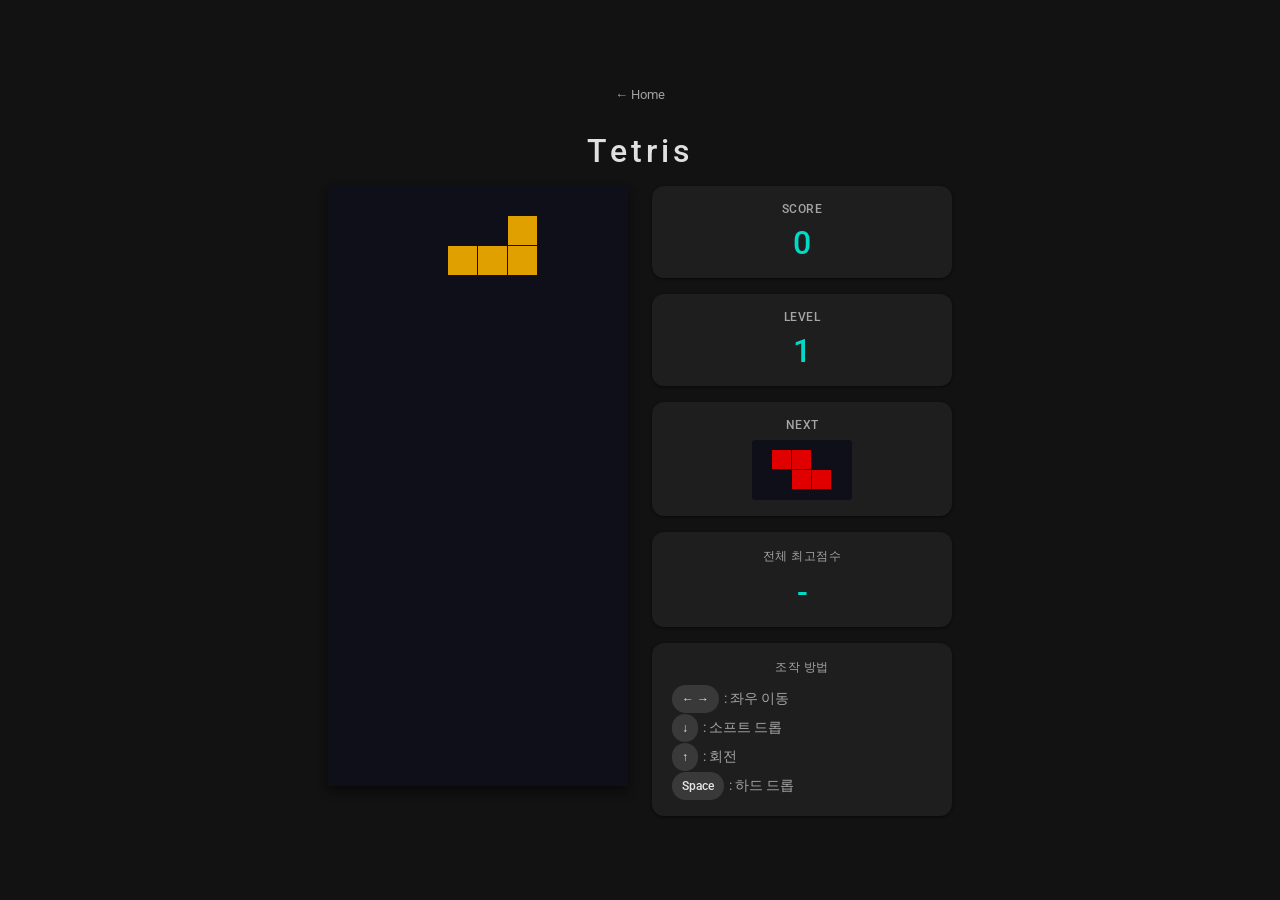
==== game.html @ 519274bb "Make touch controls resilient, apply Material Design, add landing page - Widen the touch-control tri" ====
<!DOCTYPE html>
<html lang="ko">
<head>
<meta charset="UTF-8">
<meta name="viewport" content="width=device-width, initial-scale=1.0, maximum-scale=1.0, user-scalable=no">
<title>Tetris</title>
<link rel="preconnect" href="https://fonts.googleapis.com">
<link rel="preconnect" href="https://fonts.gstatic.com" crossorigin>
<link href="https://fonts.googleapis.com/css2?family=Roboto:wght@400;500;700&display=swap" rel="stylesheet">
<link rel="stylesheet" href="style.css">
</head>
<body>
  <div class="game-container">
    <a href="index.html" class="back-link">← Home</a>
    <h1>Tetris</h1>

    <div class="game-area">
      <div class="board-wrapper">
        <canvas id="board" width="300" height="600"></canvas>
        <div id="game-over-overlay" class="hidden">
          <p>Game Over</p>
          <button id="restart-btn">다시 시작</button>
        </div>

        <div id="touch-controls" class="touch-controls">
          <div class="touch-dpad">
            <button id="btn-rotate" class="touch-btn dpad-up" aria-label="회전" type="button">↑</button>
            <button id="btn-left" class="touch-btn dpad-left" aria-label="왼쪽 이동" type="button">←</button>
            <button id="btn-down" class="touch-btn dpad-down" aria-label="소프트 드롭" type="button">↓</button>
            <button id="btn-right" class="touch-btn dpad-right" aria-label="오른쪽 이동" type="button">→</button>
          </div>
          <button id="btn-drop" class="touch-btn wide" aria-label="하드 드롭" type="button">DROP (Space)</button>
        </div>
      </div>

      <div class="side-panel">
        <div class="panel-box">
          <h2>Score</h2>
          <p id="score">0</p>
        </div>

        <div class="panel-box">
          <h2>Level</h2>
          <p id="level">1</p>
        </div>

        <div class="panel-box">
          <h2>Next</h2>
          <canvas id="next-board" width="100" height="60"></canvas>
        </div>

        <div class="panel-box">
          <h2>전체 최고점수</h2>
          <p id="high-score">-</p>
        </div>

        <div class="panel-box keyboard-help">
          <h2>조작 방법</h2>
          <ul class="controls">
            <li><span class="key">← →</span> : 좌우 이동</li>
            <li><span class="key">↓</span> : 소프트 드롭</li>
            <li><span class="key">↑</span> : 회전</li>
            <li><span class="key">Space</span> : 하드 드롭</li>
          </ul>
        </div>
      </div>
    </div>
  </div>

  <script src="script.js"></script>
</body>
</html>
---- style.css ----
:root {
  --md-primary: #6200ee;
  --md-primary-dark: #3700b3;
  --md-secondary: #03dac6;
  --md-background: #121212;
  --md-surface: #1e1e1e;
  --md-error: #cf6679;
  --md-on-primary: #ffffff;
  --md-on-surface: rgba(255, 255, 255, 0.87);
  --md-on-surface-medium: rgba(255, 255, 255, 0.6);
  --md-elevation-1: 0 1px 3px rgba(0, 0, 0, 0.3), 0 1px 2px rgba(0, 0, 0, 0.24);
  --md-elevation-2: 0 3px 6px rgba(0, 0, 0, 0.24), 0 2px 4px rgba(0, 0, 0, 0.2);
  --md-elevation-4: 0 6px 12px rgba(0, 0, 0, 0.3), 0 3px 6px rgba(0, 0, 0, 0.24);
}

* {
  box-sizing: border-box;
}

html {
  touch-action: manipulation;
}

body {
  margin: 0;
  min-height: 100vh;
  display: flex;
  align-items: center;
  justify-content: center;
  background: var(--md-background);
  color: var(--md-on-surface);
  font-family: "Roboto", "Segoe UI", "Helvetica Neue", Arial, sans-serif;
  padding: 16px;
}

.game-container {
  text-align: center;
}

h1 {
  margin-bottom: 16px;
  letter-spacing: 4px;
  font-weight: 500;
  color: var(--md-on-surface);
}

.back-link {
  display: inline-block;
  margin-bottom: 8px;
  font-size: 13px;
  color: var(--md-on-surface-medium);
  text-decoration: none;
}

.back-link:hover {
  color: var(--md-on-surface);
}

.game-area {
  display: flex;
  align-items: flex-start;
  justify-content: center;
  gap: 24px;
  flex-wrap: wrap;
}

.board-wrapper {
  position: relative;
  width: min(300px, 92vw, 40vh);
  flex-shrink: 0;
}

#board {
  background: var(--md-surface);
  border: none;
  border-radius: 4px;
  box-shadow: var(--md-elevation-4);
  display: block;
  width: 100%;
  height: auto;
  aspect-ratio: 1 / 2;
}

#game-over-overlay {
  position: absolute;
  inset: 0;
  background: rgba(0, 0, 0, 0.75);
  display: flex;
  flex-direction: column;
  align-items: center;
  justify-content: center;
  gap: 16px;
  border-radius: 4px;
}

#game-over-overlay.hidden {
  display: none;
}

#game-over-overlay p {
  font-size: 24px;
  font-weight: 500;
  letter-spacing: 1px;
  text-transform: uppercase;
  color: var(--md-error);
  margin: 0;
}

#restart-btn {
  padding: 10px 24px;
  font-size: 14px;
  font-weight: 500;
  letter-spacing: 0.5px;
  text-transform: uppercase;
  border: none;
  border-radius: 24px;
  background: var(--md-primary);
  color: var(--md-on-primary);
  box-shadow: var(--md-elevation-2);
  cursor: pointer;
}

#restart-btn:hover {
  background: var(--md-primary-dark);
}

#restart-btn:active {
  box-shadow: var(--md-elevation-1);
}

.side-panel {
  display: flex;
  flex-direction: column;
  gap: 16px;
  min-width: 160px;
  width: min(300px, 92vw);
}

.panel-box {
  background: var(--md-surface);
  border-radius: 12px;
  box-shadow: var(--md-elevation-1);
  padding: 16px 20px;
}

.panel-box h2 {
  margin: 0 0 8px;
  font-size: 12px;
  font-weight: 500;
  letter-spacing: 0.5px;
  text-transform: uppercase;
  color: var(--md-on-surface-medium);
}

#score,
#level,
#high-score {
  margin: 0;
  font-size: 32px;
  font-weight: 500;
  color: var(--md-secondary);
}

#next-board {
  display: block;
  margin: 0 auto;
  background: var(--md-background);
  border-radius: 4px;
  max-width: 100%;
  height: auto;
}

.controls {
  margin: 0;
  padding: 0;
  list-style: none;
  font-size: 14px;
  line-height: 2;
  color: var(--md-on-surface-medium);
  text-align: left;
}

.key {
  display: inline-block;
  min-width: 1.4em;
  padding: 2px 10px;
  margin-right: 2px;
  border-radius: 999px;
  background: rgba(255, 255, 255, 0.12);
  color: var(--md-on-surface);
  font-family: "Roboto", "Segoe UI", "Helvetica Neue", Arial, sans-serif;
  font-size: 12px;
  font-weight: 500;
  text-align: center;
}

/* floats directly over the bottom of the board (nested inside
   .board-wrapper, which is position:relative) instead of occupying its
   own row — translucent buttons "hover" over the gameplay area */
.touch-controls {
  display: none;
  flex-direction: column;
  align-items: center;
  gap: 8px;
}

/* mirrors a physical keyboard's arrow-key cluster: a tight, fixed-size
   3x2 block (rotate on top, left/soft-drop/right on the bottom row) —
   not stretched across the full width, so it reads as one compact
   cluster instead of three separate wide buttons */
.touch-dpad {
  display: grid;
  grid-template-columns: repeat(3, 64px);
  grid-template-rows: repeat(2, 64px);
  gap: 6px;
  justify-content: center;
}

.dpad-up {
  grid-column: 2;
  grid-row: 1;
}

.dpad-left {
  grid-column: 1;
  grid-row: 2;
}

.dpad-down {
  grid-column: 2;
  grid-row: 2;
}

.dpad-right {
  grid-column: 3;
  grid-row: 2;
}

.touch-btn {
  /* frosted-glass floating buttons: translucent so the board shows
     through, with a soft blur and thin highlight border */
  min-height: 56px;
  padding: 16px 0;
  font-size: 26px;
  line-height: 1;
  border: 1px solid rgba(255, 255, 255, 0.35);
  border-radius: 50%;
  background: rgba(255, 255, 255, 0.16);
  backdrop-filter: blur(6px);
  -webkit-backdrop-filter: blur(6px);
  color: var(--md-on-primary);
  box-shadow: var(--md-elevation-2);
  touch-action: manipulation;
  user-select: none;
}

.touch-btn:active {
  background: rgba(255, 255, 255, 0.32);
  box-shadow: var(--md-elevation-1);
}

.touch-btn.wide {
  /* matches the d-pad's total width (3 * 64px + 2 * 6px gap) so the two
     control clusters line up visually instead of the drop button looking
     stretched wider than the arrow cluster above it */
  width: 204px;
  min-height: 48px;
  border-radius: 24px;
  font-size: 16px;
  font-weight: 500;
  letter-spacing: 1px;
  text-transform: uppercase;
}

@media (pointer: coarse), (max-width: 700px) {
  /* on touch devices, fit everything into exactly one screen (no page scroll):
     h1 + score/level bar + touch buttons take their natural height, and the
     board fills whatever vertical space is left, sized by height first so a
     1:2 (w:h) canvas never forces the page to overflow */
  html,
  body {
    height: 100dvh;
    overflow-y: auto;
  }

  body {
    padding: 8px;
    align-items: stretch;
    justify-content: stretch;
  }

  .game-container {
    display: flex;
    flex-direction: column;
    width: 100%;
    height: 100%;
    gap: 8px;
  }

  .back-link {
    flex: none;
    font-size: 11px;
    margin-bottom: 2px;
  }

  h1 {
    flex: none;
    font-size: 18px;
    margin: 0;
  }

  .game-area {
    flex: 1;
    min-height: 0;
    display: flex;
    flex-direction: row;
    flex-wrap: nowrap;
    align-items: stretch;
    justify-content: center;
    gap: 8px;
  }

  /* score/level sit in a slim column to the left of the board */
  .side-panel {
    order: -1;
    flex: none;
    flex-direction: column;
    justify-content: center;
    width: 78px;
    min-width: 0;
    gap: 8px;
  }

  .panel-box {
    padding: 8px 6px;
    text-align: center;
  }

  .panel-box h2 {
    font-size: 10px;
    margin: 0 0 2px;
  }

  #score,
  #level,
  #high-score {
    font-size: 17px;
  }

  .keyboard-help {
    display: none;
  }

  .board-wrapper {
    flex: 1;
    min-height: 0;
    width: auto;
    display: flex;
    align-items: center;
    justify-content: center;
  }

  /* actual pixel size is set by script.js (fitBoardToViewport), which
     measures .board-wrapper directly — CSS aspect-ratio sizing here is
     unreliable because board-wrapper's own box also depends on the
     canvas's size, so the two can't safely be resolved by CSS alone */

  /* floats over the bottom of the board itself (board-wrapper is
     position:relative) instead of taking its own row, so the board gets
     the full available height and the controls just hover on top of it */
  .touch-controls {
    display: flex;
    position: absolute;
    left: 0;
    right: 0;
    bottom: 10px;
    padding: 0 8px;
    z-index: 5;
    pointer-events: none;
  }

  .touch-controls > * {
    pointer-events: auto;
  }
}

@media (max-width: 480px) {
  h1 {
    font-size: 22px;
    letter-spacing: 2px;
    margin-bottom: 12px;
  }

  .game-area {
    gap: 16px;
  }

  .panel-box {
    padding: 10px 14px;
  }

  #score,
  #level,
  #high-score {
    font-size: 26px;
  }
}
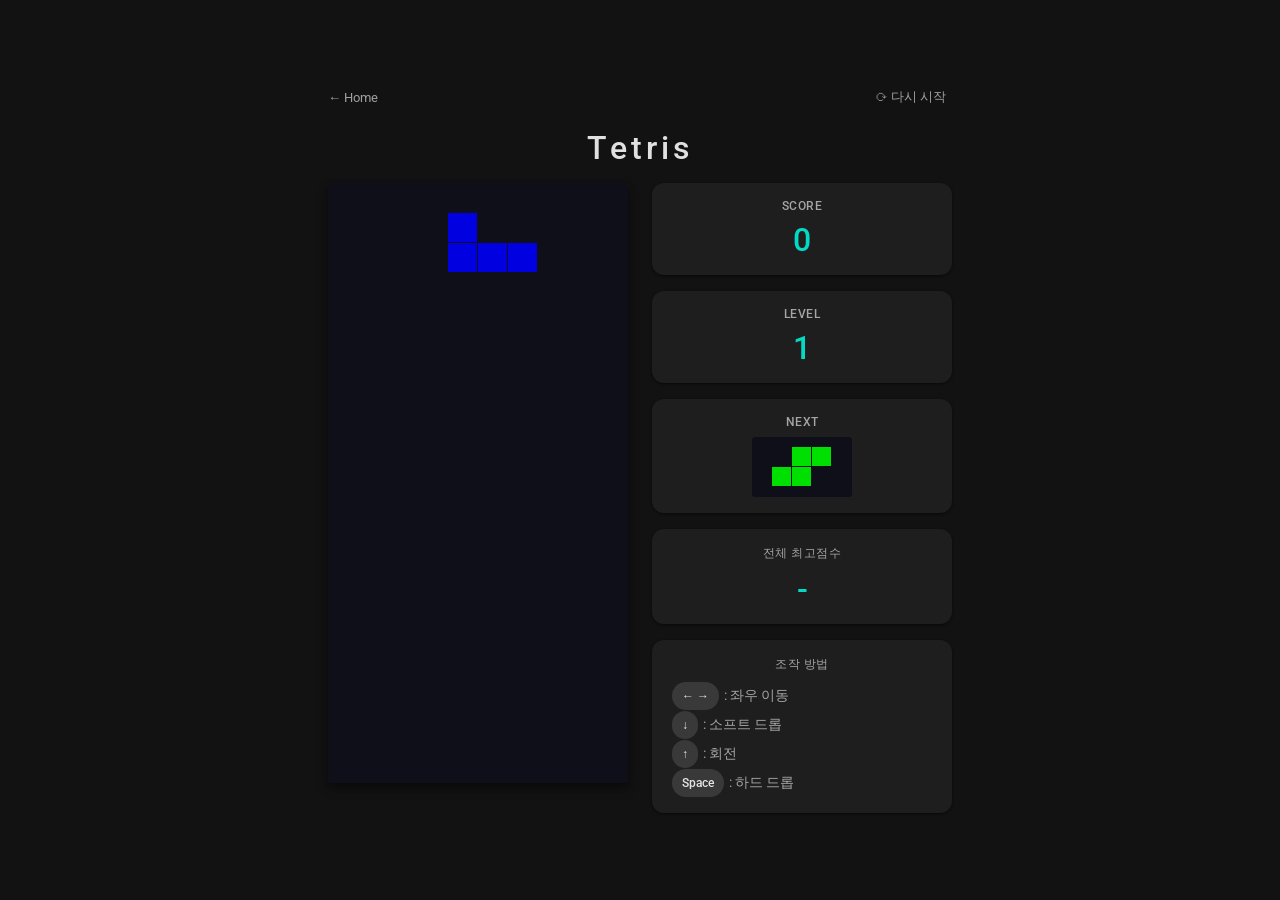
==== commit f79de810: "Rework touch controls to match reference, add anytime restart - Split rotation into separate CW/CCW " ====
--- a/game.html
+++ b/game.html
@@ -11,7 +11,10 @@
 </head>
 <body>
   <div class="game-container">
-    <a href="index.html" class="back-link">← Home</a>
+    <div class="top-bar">
+      <a href="index.html" class="back-link">← Home</a>
+      <button id="restart-anytime-btn" class="back-link" type="button">⟳ 다시 시작</button>
+    </div>
     <h1>Tetris</h1>
 
     <div class="game-area">
@@ -23,13 +26,18 @@
         </div>
 
         <div id="touch-controls" class="touch-controls">
+          <div class="rotate-buttons">
+            <button id="btn-rotate-ccw" class="touch-btn round" aria-label="반시계 방향 회전" type="button">⟲</button>
+            <button id="btn-rotate-cw" class="touch-btn round" aria-label="시계 방향 회전" type="button">⟳</button>
+          </div>
+
           <div class="touch-dpad">
-            <button id="btn-rotate" class="touch-btn dpad-up" aria-label="회전" type="button">↑</button>
-            <button id="btn-left" class="touch-btn dpad-left" aria-label="왼쪽 이동" type="button">←</button>
-            <button id="btn-down" class="touch-btn dpad-down" aria-label="소프트 드롭" type="button">↓</button>
-            <button id="btn-right" class="touch-btn dpad-right" aria-label="오른쪽 이동" type="button">→</button>
+            <button id="btn-drop" class="touch-btn square dpad-up" aria-label="하드 드롭" type="button">▲</button>
+            <button id="btn-left" class="touch-btn square dpad-left" aria-label="왼쪽 이동" type="button">◀</button>
+            <span class="dpad-hub" aria-hidden="true"></span>
+            <button id="btn-right" class="touch-btn square dpad-right" aria-label="오른쪽 이동" type="button">▶</button>
+            <button id="btn-down" class="touch-btn square dpad-down" aria-label="소프트 드롭" type="button">▼</button>
           </div>
-          <button id="btn-drop" class="touch-btn wide" aria-label="하드 드롭" type="button">DROP (Space)</button>
         </div>
       </div>
 
--- a/style.css
+++ b/style.css
@@ -44,12 +44,22 @@
   color: var(--md-on-surface);
 }
 
+.top-bar {
+  display: flex;
+  align-items: center;
+  justify-content: space-between;
+  margin-bottom: 8px;
+}
+
 .back-link {
   display: inline-block;
-  margin-bottom: 8px;
   font-size: 13px;
   color: var(--md-on-surface-medium);
   text-decoration: none;
+  background: none;
+  border: none;
+  font-family: inherit;
+  cursor: pointer;
 }
 
 .back-link:hover {
@@ -196,24 +206,27 @@
 
 /* floats directly over the bottom of the board (nested inside
    .board-wrapper, which is position:relative) instead of occupying its
-   own row — translucent buttons "hover" over the gameplay area */
+   own row — translucent buttons "hover" over the gameplay area.
+   Two clusters spread to opposite corners: rotate buttons bottom-left,
+   direction cross bottom-right. */
 .touch-controls {
   display: none;
-  flex-direction: column;
-  align-items: center;
-  gap: 8px;
-}
-
-/* mirrors a physical keyboard's arrow-key cluster: a tight, fixed-size
-   3x2 block (rotate on top, left/soft-drop/right on the bottom row) —
-   not stretched across the full width, so it reads as one compact
-   cluster instead of three separate wide buttons */
+  flex-direction: row;
+  align-items: flex-end;
+  justify-content: space-between;
+}
+
+.rotate-buttons {
+  display: flex;
+  gap: 10px;
+}
+
+/* cross/plus-shaped d-pad (up/left/right/down around an empty hub) */
 .touch-dpad {
   display: grid;
-  grid-template-columns: repeat(3, 64px);
-  grid-template-rows: repeat(2, 64px);
-  gap: 6px;
-  justify-content: center;
+  grid-template-columns: repeat(3, 56px);
+  grid-template-rows: repeat(3, 56px);
+  gap: 4px;
 }
 
 .dpad-up {
@@ -226,14 +239,25 @@
   grid-row: 2;
 }
 
-.dpad-down {
+.dpad-hub {
   grid-column: 2;
   grid-row: 2;
+  align-self: center;
+  justify-self: center;
+  width: 10px;
+  height: 10px;
+  border-radius: 50%;
+  background: rgba(255, 255, 255, 0.35);
 }
 
 .dpad-right {
   grid-column: 3;
   grid-row: 2;
+}
+
+.dpad-down {
+  grid-column: 2;
+  grid-row: 3;
 }
 
 .touch-btn {
@@ -259,17 +283,18 @@
   box-shadow: var(--md-elevation-1);
 }
 
-.touch-btn.wide {
-  /* matches the d-pad's total width (3 * 64px + 2 * 6px gap) so the two
-     control clusters line up visually instead of the drop button looking
-     stretched wider than the arrow cluster above it */
-  width: 204px;
-  min-height: 48px;
-  border-radius: 24px;
-  font-size: 16px;
-  font-weight: 500;
-  letter-spacing: 1px;
-  text-transform: uppercase;
+.touch-btn.round {
+  /* rotate buttons: slightly smaller circular pair */
+  min-height: 52px;
+  font-size: 22px;
+}
+
+.touch-btn.square {
+  /* d-pad direction buttons: rounded square instead of a full circle */
+  min-height: 56px;
+  padding: 0;
+  font-size: 20px;
+  border-radius: 12px;
 }
 
 @media (pointer: coarse), (max-width: 700px) {
@@ -297,10 +322,13 @@
     gap: 8px;
   }
 
+  .top-bar {
+    flex: none;
+    margin-bottom: 2px;
+  }
+
   .back-link {
-    flex: none;
     font-size: 11px;
-    margin-bottom: 2px;
   }
 
   h1 {
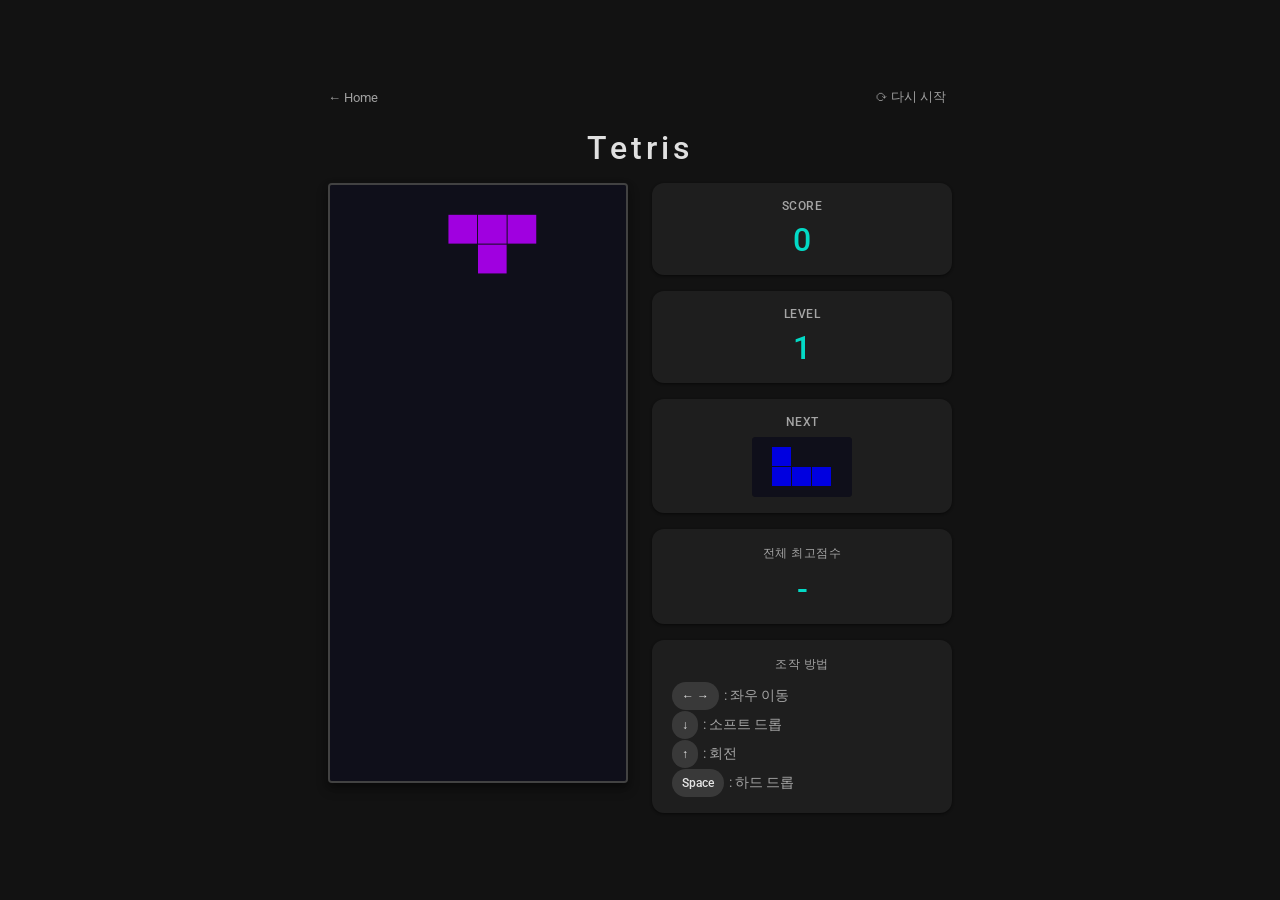
==== commit bd506a52: "Rearrange touch controls and add a board outline - Move the standalone DROP button (with the rotate " ====
--- a/game.html
+++ b/game.html
@@ -26,13 +26,15 @@
         </div>
 
         <div id="touch-controls" class="touch-controls">
-          <div class="rotate-buttons">
-            <button id="btn-rotate-ccw" class="touch-btn round" aria-label="반시계 방향 회전" type="button">⟲</button>
-            <button id="btn-rotate-cw" class="touch-btn round" aria-label="시계 방향 회전" type="button">⟳</button>
+          <div class="left-controls">
+            <button id="btn-drop" class="touch-btn round drop-btn" aria-label="하드 드롭" type="button">DROP</button>
+            <div class="rotate-buttons">
+              <button id="btn-rotate-ccw" class="touch-btn round" aria-label="반시계 방향 회전" type="button">⟲</button>
+              <button id="btn-rotate-cw" class="touch-btn round" aria-label="시계 방향 회전" type="button">⟳</button>
+            </div>
           </div>
 
           <div class="touch-dpad">
-            <button id="btn-drop" class="touch-btn square dpad-up" aria-label="하드 드롭" type="button">▲</button>
             <button id="btn-left" class="touch-btn square dpad-left" aria-label="왼쪽 이동" type="button">◀</button>
             <span class="dpad-hub" aria-hidden="true"></span>
             <button id="btn-right" class="touch-btn square dpad-right" aria-label="오른쪽 이동" type="button">▶</button>
--- a/style.css
+++ b/style.css
@@ -82,7 +82,7 @@
 
 #board {
   background: var(--md-surface);
-  border: none;
+  border: 2px solid rgba(255, 255, 255, 0.16);
   border-radius: 4px;
   box-shadow: var(--md-elevation-4);
   display: block;
@@ -207,8 +207,8 @@
 /* floats directly over the bottom of the board (nested inside
    .board-wrapper, which is position:relative) instead of occupying its
    own row — translucent buttons "hover" over the gameplay area.
-   Two clusters spread to opposite corners: rotate buttons bottom-left,
-   direction cross bottom-right. */
+   Two groups spread to opposite corners: DROP + rotate buttons at the
+   left, the left/right/down direction pad at the right. */
 .touch-controls {
   display: none;
   flex-direction: row;
@@ -216,32 +216,34 @@
   justify-content: space-between;
 }
 
+.left-controls {
+  display: flex;
+  align-items: center;
+  gap: 10px;
+}
+
 .rotate-buttons {
   display: flex;
   gap: 10px;
 }
 
-/* cross/plus-shaped d-pad (up/left/right/down around an empty hub) */
+/* left/right/down around an empty hub — no "up" since hard drop lives
+   in the standalone DROP button on the left instead */
 .touch-dpad {
   display: grid;
   grid-template-columns: repeat(3, 56px);
-  grid-template-rows: repeat(3, 56px);
+  grid-template-rows: repeat(2, 56px);
   gap: 4px;
 }
 
-.dpad-up {
+.dpad-left {
+  grid-column: 1;
+  grid-row: 1;
+}
+
+.dpad-hub {
   grid-column: 2;
   grid-row: 1;
-}
-
-.dpad-left {
-  grid-column: 1;
-  grid-row: 2;
-}
-
-.dpad-hub {
-  grid-column: 2;
-  grid-row: 2;
   align-self: center;
   justify-self: center;
   width: 10px;
@@ -252,12 +254,12 @@
 
 .dpad-right {
   grid-column: 3;
-  grid-row: 2;
+  grid-row: 1;
 }
 
 .dpad-down {
   grid-column: 2;
-  grid-row: 3;
+  grid-row: 2;
 }
 
 .touch-btn {
@@ -289,6 +291,14 @@
   font-size: 22px;
 }
 
+.touch-btn.drop-btn {
+  /* standalone hard-drop button, same circular size as the rotate pair
+     but with a short text label instead of a symbol */
+  font-size: 13px;
+  font-weight: 700;
+  letter-spacing: 0.5px;
+}
+
 .touch-btn.square {
   /* d-pad direction buttons: rounded square instead of a full circle */
   min-height: 56px;
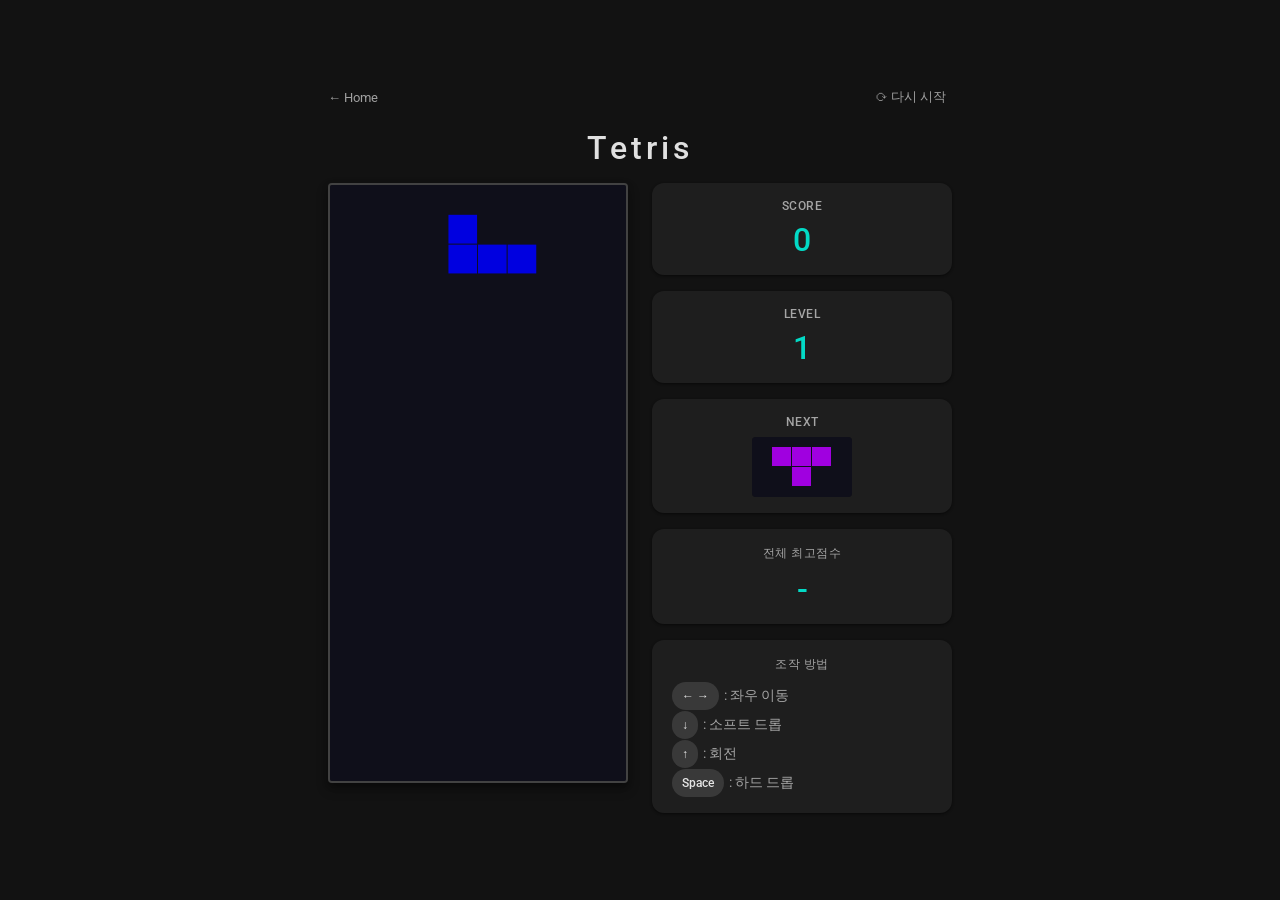
==== commit bbea6b5f: "Restore d-pad up direction and fix warped rotate/drop buttons - Re-add an up button to the d-pad (bo" ====
--- a/game.html
+++ b/game.html
@@ -35,6 +35,7 @@
           </div>
 
           <div class="touch-dpad">
+            <button id="btn-dpad-up" class="touch-btn square dpad-up" aria-label="하드 드롭" type="button">▲</button>
             <button id="btn-left" class="touch-btn square dpad-left" aria-label="왼쪽 이동" type="button">◀</button>
             <span class="dpad-hub" aria-hidden="true"></span>
             <button id="btn-right" class="touch-btn square dpad-right" aria-label="오른쪽 이동" type="button">▶</button>
--- a/style.css
+++ b/style.css
@@ -227,23 +227,29 @@
   gap: 10px;
 }
 
-/* left/right/down around an empty hub — no "up" since hard drop lives
-   in the standalone DROP button on the left instead */
+/* full cross (up/left/right/down around a hub) — up mirrors the
+   standalone DROP button (also hard drop) so the d-pad still reads as
+   a complete cross like the reference image */
 .touch-dpad {
   display: grid;
   grid-template-columns: repeat(3, 56px);
-  grid-template-rows: repeat(2, 56px);
+  grid-template-rows: repeat(3, 56px);
   gap: 4px;
+}
+
+.dpad-up {
+  grid-column: 2;
+  grid-row: 1;
 }
 
 .dpad-left {
   grid-column: 1;
-  grid-row: 1;
+  grid-row: 2;
 }
 
 .dpad-hub {
   grid-column: 2;
-  grid-row: 1;
+  grid-row: 2;
   align-self: center;
   justify-self: center;
   width: 10px;
@@ -254,19 +260,24 @@
 
 .dpad-right {
   grid-column: 3;
-  grid-row: 1;
+  grid-row: 2;
 }
 
 .dpad-down {
   grid-column: 2;
-  grid-row: 2;
+  grid-row: 3;
 }
 
 .touch-btn {
   /* frosted-glass floating buttons: translucent so the board shows
-     through, with a soft blur and thin highlight border */
-  min-height: 56px;
-  padding: 16px 0;
+     through, with a soft blur and thin highlight border. Centered via
+     flexbox (not padding/line-height) so the glyph stays centered
+     regardless of the button's fixed width/height below — padding
+     alone made width and height mismatch, warping circles into ovals. */
+  display: flex;
+  align-items: center;
+  justify-content: center;
+  padding: 0;
   font-size: 26px;
   line-height: 1;
   border: 1px solid rgba(255, 255, 255, 0.35);
@@ -286,23 +297,28 @@
 }
 
 .touch-btn.round {
-  /* rotate buttons: slightly smaller circular pair */
-  min-height: 52px;
-  font-size: 22px;
+  /* rotate buttons: equal width/height so border-radius:50% forms a
+     true circle, with room around the icon so it doesn't crowd the edge */
+  width: 58px;
+  height: 58px;
+  font-size: 26px;
 }
 
 .touch-btn.drop-btn {
-  /* standalone hard-drop button, same circular size as the rotate pair
-     but with a short text label instead of a symbol */
-  font-size: 13px;
+  /* standalone hard-drop button: a pill (not a circle, since "DROP"
+     is wider than a single icon) with real breathing room around the text */
+  width: 76px;
+  height: 52px;
+  padding: 0 10px;
+  border-radius: 26px;
+  font-size: 12px;
   font-weight: 700;
   letter-spacing: 0.5px;
 }
 
 .touch-btn.square {
-  /* d-pad direction buttons: rounded square instead of a full circle */
-  min-height: 56px;
-  padding: 0;
+  /* d-pad direction buttons: rounded square instead of a full circle;
+     grid gives these their 56x56 box, so only shape/font need setting */
   font-size: 20px;
   border-radius: 12px;
 }
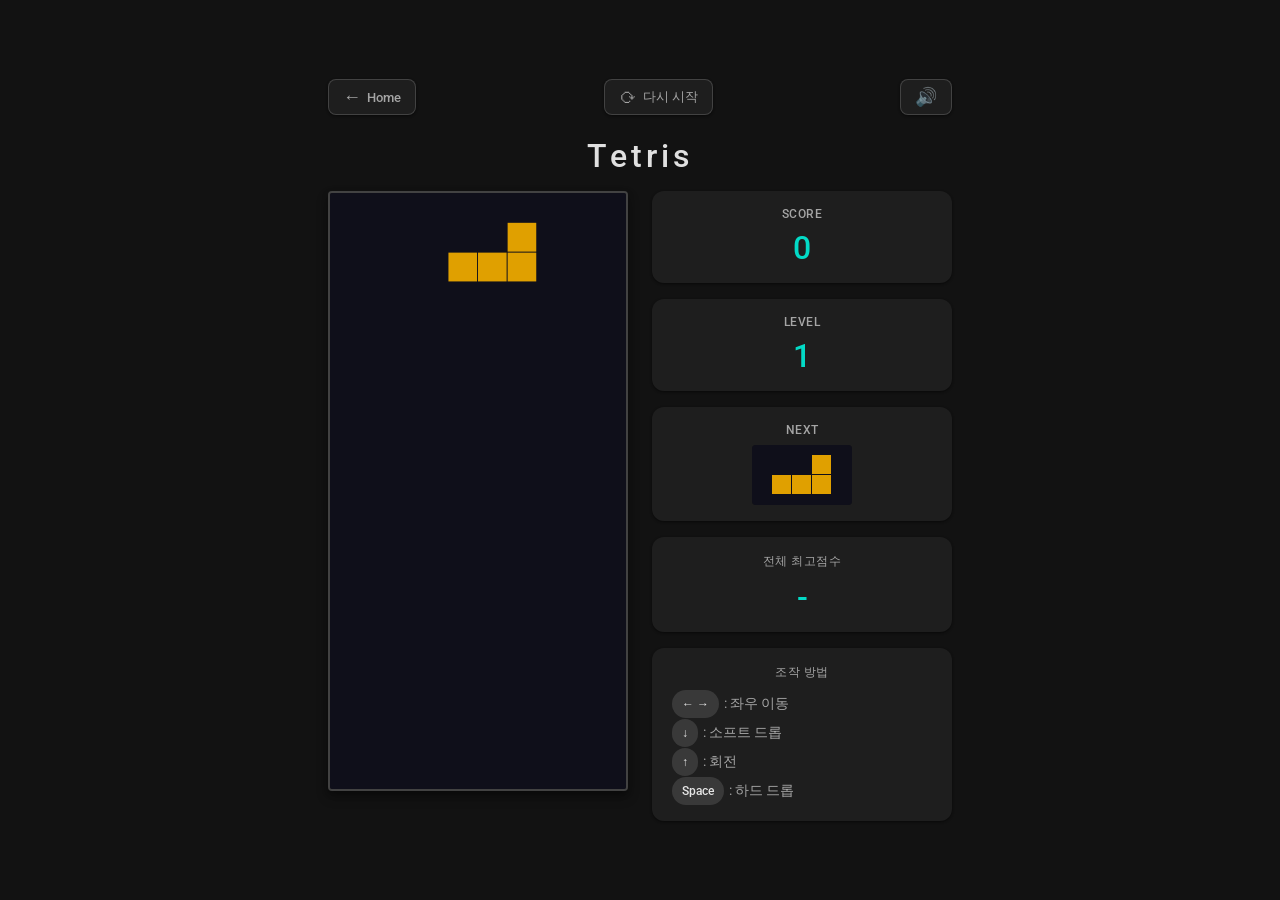
==== commit 7a7b9de3: "Rebind up-direction to rotate, drop side rotate pair, add BGM, box buttons - D-pad's up button now r" ====
--- a/game.html
+++ b/game.html
@@ -12,8 +12,9 @@
 <body>
   <div class="game-container">
     <div class="top-bar">
-      <a href="index.html" class="back-link">← Home</a>
-      <button id="restart-anytime-btn" class="back-link" type="button">⟳ 다시 시작</button>
+      <a href="index.html" class="back-link"><span class="btn-icon">←</span> Home</a>
+      <button id="restart-anytime-btn" class="back-link" type="button"><span class="btn-icon">⟳</span> 다시 시작</button>
+      <button id="mute-btn" class="back-link" type="button" aria-label="음소거"><span id="mute-icon" class="btn-icon">🔊</span></button>
     </div>
     <h1>Tetris</h1>
 
@@ -28,14 +29,10 @@
         <div id="touch-controls" class="touch-controls">
           <div class="left-controls">
             <button id="btn-drop" class="touch-btn round drop-btn" aria-label="하드 드롭" type="button">DROP</button>
-            <div class="rotate-buttons">
-              <button id="btn-rotate-ccw" class="touch-btn round" aria-label="반시계 방향 회전" type="button">⟲</button>
-              <button id="btn-rotate-cw" class="touch-btn round" aria-label="시계 방향 회전" type="button">⟳</button>
-            </div>
           </div>
 
           <div class="touch-dpad">
-            <button id="btn-dpad-up" class="touch-btn square dpad-up" aria-label="하드 드롭" type="button">▲</button>
+            <button id="btn-dpad-up" class="touch-btn square dpad-up" aria-label="회전" type="button">▲</button>
             <button id="btn-left" class="touch-btn square dpad-left" aria-label="왼쪽 이동" type="button">◀</button>
             <span class="dpad-hub" aria-hidden="true"></span>
             <button id="btn-right" class="touch-btn square dpad-right" aria-label="오른쪽 이동" type="button">▶</button>
--- a/style.css
+++ b/style.css
@@ -48,22 +48,37 @@
   display: flex;
   align-items: center;
   justify-content: space-between;
+  gap: 8px;
   margin-bottom: 8px;
 }
 
+/* Material "outlined button" look: a filled box instead of plain text,
+   so Home/Restart/Mute read as real buttons */
 .back-link {
-  display: inline-block;
+  display: inline-flex;
+  align-items: center;
+  gap: 6px;
+  padding: 8px 14px;
+  border-radius: 8px;
   font-size: 13px;
+  font-weight: 500;
   color: var(--md-on-surface-medium);
   text-decoration: none;
-  background: none;
-  border: none;
+  background: var(--md-surface);
+  border: 1px solid rgba(255, 255, 255, 0.16);
+  box-shadow: var(--md-elevation-1);
   font-family: inherit;
   cursor: pointer;
 }
 
 .back-link:hover {
   color: var(--md-on-surface);
+  background: rgba(255, 255, 255, 0.08);
+}
+
+.btn-icon {
+  font-size: 18px;
+  line-height: 1;
 }
 
 .game-area {
@@ -222,18 +237,14 @@
   gap: 10px;
 }
 
-.rotate-buttons {
-  display: flex;
-  gap: 10px;
-}
-
 /* full cross (up/left/right/down around a hub) — up mirrors the
    standalone DROP button (also hard drop) so the d-pad still reads as
-   a complete cross like the reference image */
+   a complete cross like the reference image. Track size uses clamp()
+   so the whole cross shrinks on narrow phones instead of overflowing. */
 .touch-dpad {
   display: grid;
-  grid-template-columns: repeat(3, 56px);
-  grid-template-rows: repeat(3, 56px);
+  grid-template-columns: repeat(3, clamp(34px, 10vw, 56px));
+  grid-template-rows: repeat(3, clamp(34px, 10vw, 56px));
   gap: 4px;
 }
 
@@ -298,28 +309,32 @@
 
 .touch-btn.round {
   /* rotate buttons: equal width/height so border-radius:50% forms a
-     true circle, with room around the icon so it doesn't crowd the edge */
-  width: 58px;
-  height: 58px;
-  font-size: 26px;
+     true circle. Sized with clamp() (viewport-scaled, not a fixed px)
+     so this pair plus the DROP button plus the d-pad can never add up
+     to more than the screen is wide — a fixed-px combined width used to
+     overflow narrow phones and push the page into horizontal scroll. */
+  width: clamp(40px, 12vw, 58px);
+  height: clamp(40px, 12vw, 58px);
+  font-size: clamp(18px, 5.5vw, 26px);
 }
 
 .touch-btn.drop-btn {
   /* standalone hard-drop button: a pill (not a circle, since "DROP"
      is wider than a single icon) with real breathing room around the text */
-  width: 76px;
-  height: 52px;
-  padding: 0 10px;
-  border-radius: 26px;
-  font-size: 12px;
+  width: clamp(48px, 14vw, 76px);
+  height: clamp(40px, 10vw, 52px);
+  padding: 0 8px;
+  border-radius: 999px;
+  font-size: clamp(10px, 3vw, 12px);
   font-weight: 700;
   letter-spacing: 0.5px;
 }
 
 .touch-btn.square {
   /* d-pad direction buttons: rounded square instead of a full circle;
-     grid gives these their 56x56 box, so only shape/font need setting */
-  font-size: 20px;
+     the grid track (clamp-sized above) gives these their box, so only
+     shape/font need setting here */
+  font-size: clamp(15px, 4.5vw, 20px);
   border-radius: 12px;
 }
 
@@ -331,6 +346,7 @@
   html,
   body {
     height: 100dvh;
+    overflow-x: hidden;
     overflow-y: auto;
   }
 
@@ -354,7 +370,12 @@
   }
 
   .back-link {
+    padding: 5px 8px;
     font-size: 11px;
+  }
+
+  .btn-icon {
+    font-size: 15px;
   }
 
   h1 {
@@ -419,12 +440,13 @@
      unreliable because board-wrapper's own box also depends on the
      canvas's size, so the two can't safely be resolved by CSS alone */
 
-  /* floats over the bottom of the board itself (board-wrapper is
-     position:relative) instead of taking its own row, so the board gets
-     the full available height and the controls just hover on top of it */
+  /* fixed to the viewport (not board-wrapper) so the two clusters pin to
+     the actual screen edges — a narrow board-wrapper used to constrain
+     their combined width and push them past its right edge, which grew
+     the page horizontally and caused a horizontal scrollbar */
   .touch-controls {
     display: flex;
-    position: absolute;
+    position: fixed;
     left: 0;
     right: 0;
     bottom: 10px;
